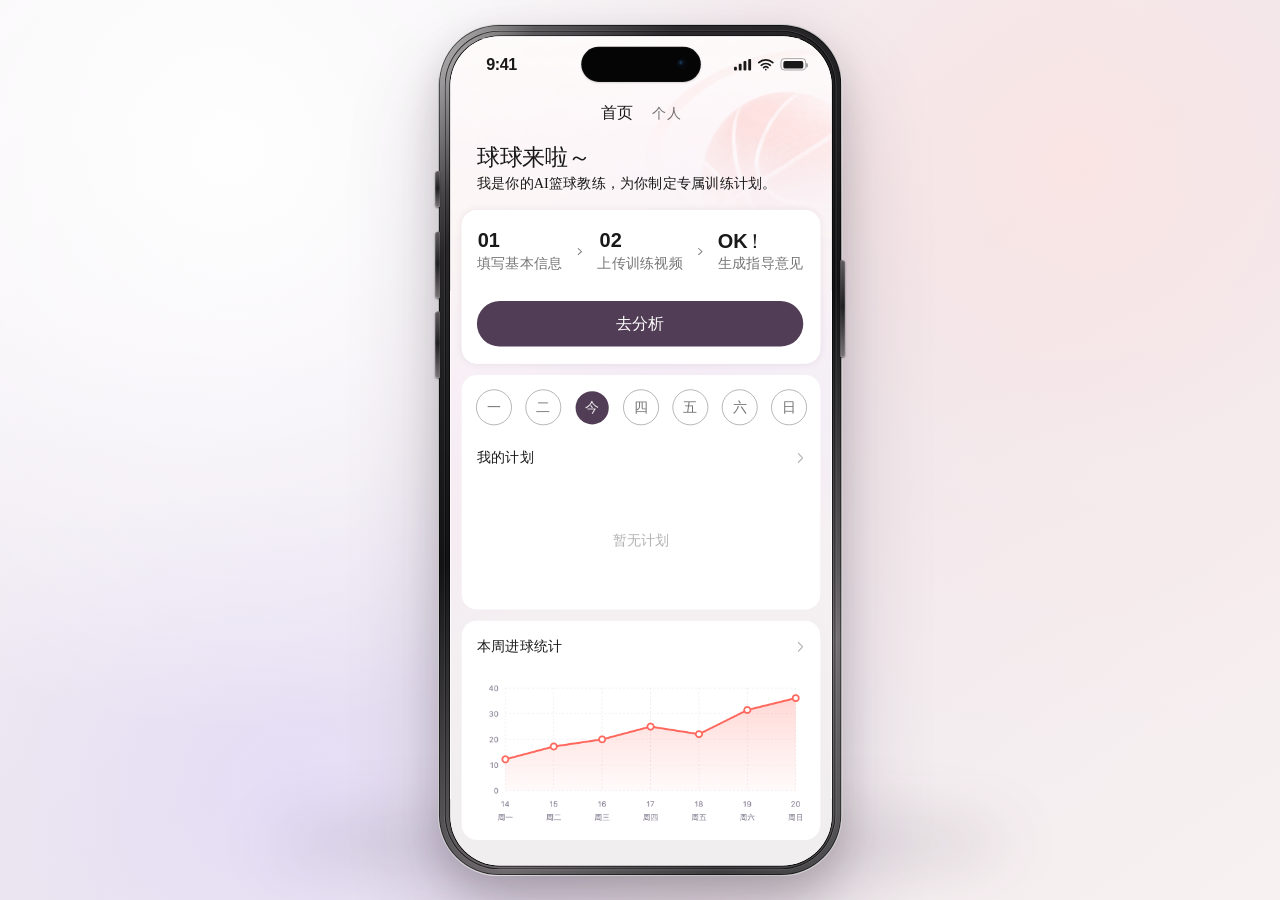
==== index.html @ 56ffbe8f "feat: publish interactive basketball analysis prototype" ====
<!doctype html>
<html lang="zh-CN">
  <head>
    <meta charset="utf-8" />
    <meta name="viewport" content="width=device-width,initial-scale=1,viewport-fit=cover" />
    <meta name="description" content="球球 AI 篮球教练：从训练信息采集、投篮分析到 AI 问答与训练计划的完整交互原型。" />
    <meta name="theme-color" content="#f1edf2" />
    <meta property="og:title" content="球球 AI 篮球教练" />
    <meta property="og:description" content="一款可交互的 AI 投篮分析与训练计划原型。" />
    <meta property="og:image" content="media/cover.png" />
    <link rel="icon" href="favicon.svg" type="image/svg+xml" />
    <title>球球 AI 篮球教练 · 完整流程</title>
    <style>
      :root {
        color-scheme: light;
        font-family: -apple-system, BlinkMacSystemFont, "PingFang SC", "Segoe UI", sans-serif;
        background: #f1edf2;
      }
      * { box-sizing: border-box; }
      html, body {
        width: 100%;
        height: 100%;
        margin: 0;
        overflow: hidden;
      }
      body { background: #f1edf2; }
      .desktop-canvas {
        position: relative;
        display: grid;
        place-items: center;
        width: 100vw;
        height: 100vh;
        height: 100dvh;
        padding: 24px 32px;
        overflow: hidden;
        isolation: isolate;
        background:
          radial-gradient(circle at 18% 17%, rgba(255,255,255,.96) 0, rgba(255,255,255,.58) 20%, transparent 45%),
          radial-gradient(circle at 84% 18%, rgba(255,226,222,.68) 0, rgba(255,226,222,.22) 23%, transparent 48%),
          radial-gradient(circle at 23% 88%, rgba(225,217,248,.74) 0, rgba(225,217,248,.18) 27%, transparent 51%),
          linear-gradient(145deg, #f7f4f7 0%, #eee8ee 52%, #f8f1f1 100%);
      }
      .desktop-canvas::before {
        content: "";
        position: absolute;
        left: 50%;
        bottom: 2.5%;
        width: min(58vw, 760px);
        height: 70px;
        border-radius: 50%;
        background: rgba(59,42,62,.13);
        filter: blur(30px);
        transform: translateX(-50%);
        pointer-events: none;
      }
      .device-sizer {
        position: relative;
        z-index: 1;
        width: 426px;
        height: 898px;
        flex: none;
      }
      .iphone-device {
        position: absolute;
        top: 0;
        left: 0;
        width: 426px;
        height: 898px;
        transform-origin: top left;
        border: 1px solid rgba(255,255,255,.72);
        border-radius: 64px;
        background:
          linear-gradient(112deg, rgba(255,255,255,.48), transparent 13% 83%, rgba(255,255,255,.2)),
          linear-gradient(145deg, #817e80 0%, #2c2a2d 15%, #131315 48%, #6e6a6d 79%, #222124 100%);
        box-shadow:
          0 52px 100px rgba(59,42,62,.20),
          0 18px 38px rgba(37,26,39,.18),
          inset 0 0 0 1px rgba(0,0,0,.55);
      }
      .iphone-device::before {
        content: "";
        position: absolute;
        inset: 5px;
        z-index: 3;
        border: 1px solid rgba(255,255,255,.13);
        border-radius: 59px;
        box-shadow: inset 0 0 0 1px rgba(0,0,0,.72);
        pointer-events: none;
      }
      .side-button {
        position: absolute;
        z-index: 1;
        width: 5px;
        background: linear-gradient(180deg, #5d595c, #1f1e20 48%, #777275);
        box-shadow: inset 0 0 0 1px rgba(255,255,255,.12), 0 1px 2px rgba(0,0,0,.45);
      }
      .side-button.action {
        left: -4px;
        top: 154px;
        height: 38px;
        border-radius: 3px 0 0 3px;
      }
      .side-button.volume-up {
        left: -4px;
        top: 218px;
        height: 70px;
        border-radius: 3px 0 0 3px;
      }
      .side-button.volume-down {
        left: -4px;
        top: 302px;
        height: 70px;
        border-radius: 3px 0 0 3px;
      }
      .side-button.power {
        right: -4px;
        top: 248px;
        height: 102px;
        border-radius: 0 3px 3px 0;
      }
      .iphone-screen {
        position: absolute;
        left: 12px;
        top: 12px;
        z-index: 2;
        width: 402px;
        height: 874px;
        overflow: hidden;
        border-radius: 52px;
        background: #fbf8fa;
        box-shadow: 0 0 0 1px rgba(0,0,0,.92);
      }
      #app {
        position: absolute;
        top: 0;
        left: -16px;
        width: 434px;
        height: 874px;
        overflow: hidden;
      }
      .flow-viewport {
        width: 100%;
        height: 100%;
        overflow: hidden;
      }
      .flow-viewport {
        position: relative;
        isolation: isolate;
      }
      .dynamic-island {
        position: absolute;
        top: 11px;
        left: 50%;
        z-index: 20;
        width: 126px;
        height: 37px;
        border-radius: 22px;
        background: #050506;
        box-shadow:
          inset 0 0 0 1px rgba(255,255,255,.035),
          0 1px 2px rgba(0,0,0,.18);
        transform: translateX(-50%);
        pointer-events: none;
      }
      .device-status-bar {
        position: absolute;
        top: 11px;
        left: 0;
        z-index: 19;
        display: flex;
        align-items: center;
        justify-content: space-between;
        width: 402px;
        height: 37px;
        padding: 0 27px;
        color: rgba(0,0,0,.9);
        pointer-events: none;
      }
      .device-time {
        width: 54px;
        height: 21px;
        font-family: "SF Pro Text", -apple-system, BlinkMacSystemFont, sans-serif;
        font-size: 17px;
        font-weight: 600;
        line-height: 22px;
        letter-spacing: -.41px;
        text-align: center;
        white-space: nowrap;
      }
      .device-status-icons {
        display: flex;
        align-items: center;
        gap: 7px;
        height: 13px;
      }
      .device-signal {
        display: flex;
        align-items: flex-end;
        justify-content: space-between;
        width: 18px;
        height: 12px;
      }
      .device-signal i {
        display: block;
        width: 3px;
        border-radius: 1px;
        background: rgba(0,0,0,.9);
      }
      .device-signal i:nth-child(1) { height: 4px; }
      .device-signal i:nth-child(2) { height: 7px; }
      .device-signal i:nth-child(3) { height: 10px; }
      .device-signal i:nth-child(4) { height: 12px; }
      .device-wifi {
        width: 17px;
        height: 12px;
        overflow: visible;
      }
      .device-battery {
        position: relative;
        width: 27px;
        height: 13px;
        border: 1px solid rgba(0,0,0,.35);
        border-radius: 4px;
      }
      .device-battery::before {
        content: "";
        position: absolute;
        inset: 1.5px 2px;
        border-radius: 2px;
        background: rgba(0,0,0,.9);
      }
      .device-battery::after {
        content: "";
        position: absolute;
        top: 4px;
        right: -3px;
        width: 2px;
        height: 5px;
        border-radius: 0 2px 2px 0;
        background: rgba(0,0,0,.35);
      }
      .dynamic-island::after {
        content: "";
        position: absolute;
        top: 14px;
        right: 16px;
        width: 8px;
        height: 8px;
        border-radius: 50%;
        background: radial-gradient(circle at 36% 32%, #24486d 0 12%, #102238 25%, #05070a 58%, #000 100%);
        box-shadow: 0 0 2px rgba(54,105,153,.6);
        opacity: .72;
      }
      .flow-frame {
        position: absolute;
        inset: 0;
        z-index: 1;
        width: 100%;
        height: 100%;
        border: 0;
        background: #fbf8fa;
        opacity: 1;
        transform: translate3d(0,0,0) scale(1);
        transform-origin: 50% 50%;
        transition:
          opacity 300ms ease-out,
          transform 420ms cubic-bezier(.2,0,0,1);
      }
      .flow-frame.is-entering {
        z-index: 2;
        opacity: 0;
        transform: translate3d(0,18px,0) scale(.995);
        pointer-events: none;
      }
      .flow-frame.is-active {
        z-index: 2;
        opacity: 1;
        transform: translate3d(0,0,0) scale(1);
      }
      .flow-frame.is-leaving {
        z-index: 1;
        opacity: 0;
        transform: translate3d(0,-10px,0) scale(.995);
        pointer-events: none;
        transition-timing-function: cubic-bezier(.3,0,1,1);
        transition-duration: 240ms;
      }
      .sr-only {
        position: fixed;
        width: 1px;
        height: 1px;
        padding: 0;
        margin: -1px;
        overflow: hidden;
        clip: rect(0,0,0,0);
        white-space: nowrap;
        border: 0;
      }
      @media (prefers-reduced-motion: reduce) {
        .flow-frame { transition: none; }
      }
    </style>
  </head>
  <body>
    <div class="desktop-canvas">
      <div class="device-sizer" id="deviceSizer">
        <div class="iphone-device" id="iphoneDevice" aria-label="iPhone 16 Pro 演示样机">
          <i class="side-button action" aria-hidden="true"></i>
          <i class="side-button volume-up" aria-hidden="true"></i>
          <i class="side-button volume-down" aria-hidden="true"></i>
          <i class="side-button power" aria-hidden="true"></i>
          <div class="iphone-screen">
            <main id="app" aria-label="球球 AI 篮球教练完整体验">
              <div class="flow-viewport" id="flowViewport"></div>
              <p class="sr-only" id="flowStatus" aria-live="polite"></p>
            </main>
            <div class="device-status-bar" aria-hidden="true">
              <span class="device-time">9:41</span>
              <span class="device-status-icons">
                <span class="device-signal"><i></i><i></i><i></i><i></i></span>
                <svg class="device-wifi" viewBox="0 0 17 12" aria-hidden="true">
                  <path d="M1.1 3.8C5.2-.1 11.8-.1 15.9 3.8M3.7 6.5a7.1 7.1 0 0 1 9.6 0M6.2 9a3.5 3.5 0 0 1 4.6 0M8.5 11h.01" fill="none" stroke="rgba(0,0,0,.9)" stroke-width="1.8" stroke-linecap="round"/>
                </svg>
                <span class="device-battery"></span>
              </span>
            </div>
            <div class="dynamic-island" aria-hidden="true"></div>
          </div>
        </div>
      </div>
    </div>
    <script>
      (() => {
        const DEVICE_W = 426;
        const DEVICE_H = 898;
        const device = document.getElementById('iphoneDevice');
        const deviceSizer = document.getElementById('deviceSizer');
        function fitDevice() {
          const availableWidth = Math.max(280, window.innerWidth - 64);
          const availableHeight = Math.max(480, window.innerHeight - 48);
          const scale = Math.min(1.08, availableWidth / DEVICE_W, availableHeight / DEVICE_H);
          device.style.transform = `scale(${scale})`;
          deviceSizer.style.width = `${DEVICE_W * scale}px`;
          deviceSizer.style.height = `${DEVICE_H * scale}px`;
        }
        addEventListener('resize', fitDevice);
        fitDevice();

        const routes = {
          home: {src:'pages/home.html', title:'首页'},
          intro: {src:'pages/collect-intro.html', title:'开始信息采集'},
          hand: {src:'pages/collect-hand.html', title:'选择惯用手'},
          court: {src:'pages/collect-court.html', title:'选择训练场地'},
          spot: {src:'pages/collect-spot.html', title:'选择投篮点位'},
          summary: {src:'pages/collect-summary.html', title:'确认训练信息'},
          loading: {src:'pages/loading.html', title:'视频解析中'},
          analysis: {src:'pages/analysis.html', title:'投篮分析'}
        };
        const viewport = document.getElementById('flowViewport');
        const status = document.getElementById('flowStatus');
        const reduced = matchMedia('(prefers-reduced-motion: reduce)').matches;
        let activeFrame = null;
        let currentRoute = null;
        let transitioning = false;
        let queuedRoute = null;
        let routeStack = [];
        const initialFlowState = {
          hand:'左手',
          venue:'NBA 标准场',
          spot:null,
          distance:null
        };
        const flowState = {...initialFlowState,plans:[]};

        function resetState() {
          const plans = Array.isArray(flowState.plans)
            ? flowState.plans.map(plan=>({...plan}))
            : [];
          Object.assign(flowState, initialFlowState, {plans});
        }

        function makeFrame(name) {
          const route = routes[name];
          const frame = document.createElement('iframe');
          frame.className = 'flow-frame is-entering';
          frame.title = route.title;
          frame.setAttribute('allow','autoplay');
          frame.src = route.src;
          return frame;
        }

        function finishTransition(nextFrame, name, previousFrame) {
          if (previousFrame) previousFrame.remove();
          nextFrame.classList.remove('is-entering');
          nextFrame.classList.add('is-active');
          activeFrame = nextFrame;
          currentRoute = name;
          transitioning = false;
          status.textContent = '已进入' + routes[name].title;
          if (queuedRoute && queuedRoute !== currentRoute) {
            const queued = queuedRoute;
            queuedRoute = null;
            navigate(queued);
          } else {
            queuedRoute = null;
          }
        }

        function navigate(name, options = {}) {
          if (!routes[name] || name === currentRoute) return;
          if (transitioning) {
            queuedRoute = name;
            return;
          }
          transitioning = true;
          if (currentRoute && !options.fromBack) routeStack.push(currentRoute);
          const previousFrame = activeFrame;
          const nextFrame = makeFrame(name);
          nextFrame.addEventListener('load', () => {
            nextFrame.contentWindow.postMessage({
              namespace:'qiuchiu-flow',
              type:'hydrate',
              state:{...flowState}
            },'*');
            if (!previousFrame || reduced) {
              finishTransition(nextFrame,name,previousFrame);
              return;
            }
            requestAnimationFrame(() => requestAnimationFrame(() => {
              previousFrame.classList.remove('is-active');
              previousFrame.classList.add('is-leaving');
              nextFrame.classList.remove('is-entering');
              nextFrame.classList.add('is-active');
              setTimeout(() => finishTransition(nextFrame,name,previousFrame),430);
            }));
          }, {once:true});
          // Register the load listener before insertion so local file:// pages
          // cannot finish loading before the transition handshake is attached.
          viewport.append(nextFrame);
        }

        function back() {
          const previous = routeStack.pop();
          if (previous) navigate(previous,{fromBack:true});
        }

        addEventListener('message', event => {
          if (!activeFrame || event.source !== activeFrame.contentWindow) return;
          const message = event.data;
          if (!message || message.namespace !== 'qiuchiu-flow') return;
          if (message.type === 'state' && message.state) {
            Object.assign(flowState,message.state);
          }
          if (message.type === 'navigate') navigate(message.target);
          if (message.type === 'back') back();
          if (message.type === 'restart') {
            routeStack = [];
            resetState();
            navigate('home',{fromBack:true});
          }
        });

        window.__qiuchiuFlow = {
          go:navigate,
          back,
          restart:() => {
            routeStack = [];
            resetState();
            navigate('home',{fromBack:true});
          },
          state:flowState,
          get current() { return currentRoute; }
        };
        navigate('home',{fromBack:true});
      })();
    </script>
  </body>
</html>
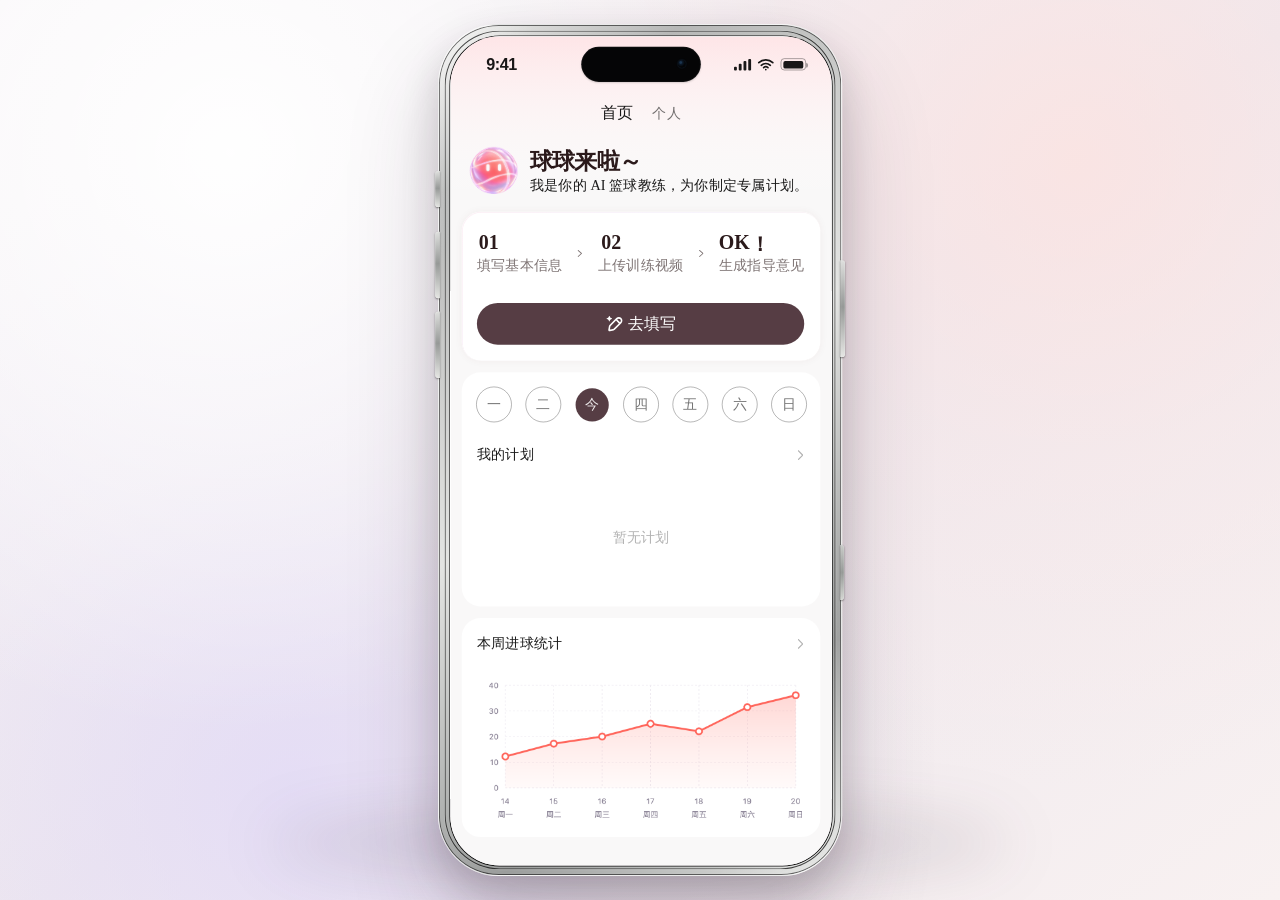
==== commit 1bcaef11: "Present demo in silver iPhone 17 Pro mockup and route home links to shell" ====
--- a/index.html
+++ b/index.html
@@ -71,7 +71,7 @@
         border-radius: 64px;
         background:
           linear-gradient(112deg, rgba(255,255,255,.48), transparent 13% 83%, rgba(255,255,255,.2)),
-          linear-gradient(145deg, #817e80 0%, #2c2a2d 15%, #131315 48%, #6e6a6d 79%, #222124 100%);
+          linear-gradient(145deg, #f0f0ee 0%, #b7b8b7 15%, #e3e4e2 48%, #9b9d9c 79%, #e8e9e7 100%);
         box-shadow:
           0 52px 100px rgba(59,42,62,.20),
           0 18px 38px rgba(37,26,39,.18),
@@ -91,7 +91,7 @@
         position: absolute;
         z-index: 1;
         width: 5px;
-        background: linear-gradient(180deg, #5d595c, #1f1e20 48%, #777275);
+        background: linear-gradient(180deg, #dedfdd, #969997 48%, #e5e6e3);
         box-shadow: inset 0 0 0 1px rgba(255,255,255,.12), 0 1px 2px rgba(0,0,0,.45);
       }
       .side-button.action {
@@ -129,6 +129,14 @@
         border-radius: 52px;
         background: #fbf8fa;
         box-shadow: 0 0 0 1px rgba(0,0,0,.92);
+      }
+      .side-button.camera-control {
+        right:-3px;
+        top:548px;
+        width:4px;
+        height:58px;
+        border-radius:0 3px 3px 0;
+        background:linear-gradient(180deg,#c8cac7,#969a97,#d4d6d2);
       }
       #app {
         position: absolute;
@@ -304,11 +312,12 @@
   <body>
     <div class="desktop-canvas">
       <div class="device-sizer" id="deviceSizer">
-        <div class="iphone-device" id="iphoneDevice" aria-label="iPhone 16 Pro 演示样机">
+        <div class="iphone-device" id="iphoneDevice" aria-label="iPhone 17 Pro 银色演示样机">
           <i class="side-button action" aria-hidden="true"></i>
           <i class="side-button volume-up" aria-hidden="true"></i>
           <i class="side-button volume-down" aria-hidden="true"></i>
           <i class="side-button power" aria-hidden="true"></i>
+          <i class="side-button camera-control" aria-hidden="true"></i>
           <div class="iphone-screen">
             <main id="app" aria-label="球球 AI 篮球教练完整体验">
               <div class="flow-viewport" id="flowViewport"></div>
@@ -336,14 +345,17 @@
         const device = document.getElementById('iphoneDevice');
         const deviceSizer = document.getElementById('deviceSizer');
         function fitDevice() {
-          const availableWidth = Math.max(280, window.innerWidth - 64);
-          const availableHeight = Math.max(480, window.innerHeight - 48);
+          const viewportWidth = window.visualViewport?.width ?? window.innerWidth;
+          const viewportHeight = window.visualViewport?.height ?? window.innerHeight;
+          const availableWidth = Math.max(1, viewportWidth - 64);
+          const availableHeight = Math.max(1, viewportHeight - 48);
           const scale = Math.min(1.08, availableWidth / DEVICE_W, availableHeight / DEVICE_H);
           device.style.transform = `scale(${scale})`;
           deviceSizer.style.width = `${DEVICE_W * scale}px`;
           deviceSizer.style.height = `${DEVICE_H * scale}px`;
         }
         addEventListener('resize', fitDevice);
+        window.visualViewport?.addEventListener('resize', fitDevice);
         fitDevice();
 
         const routes = {
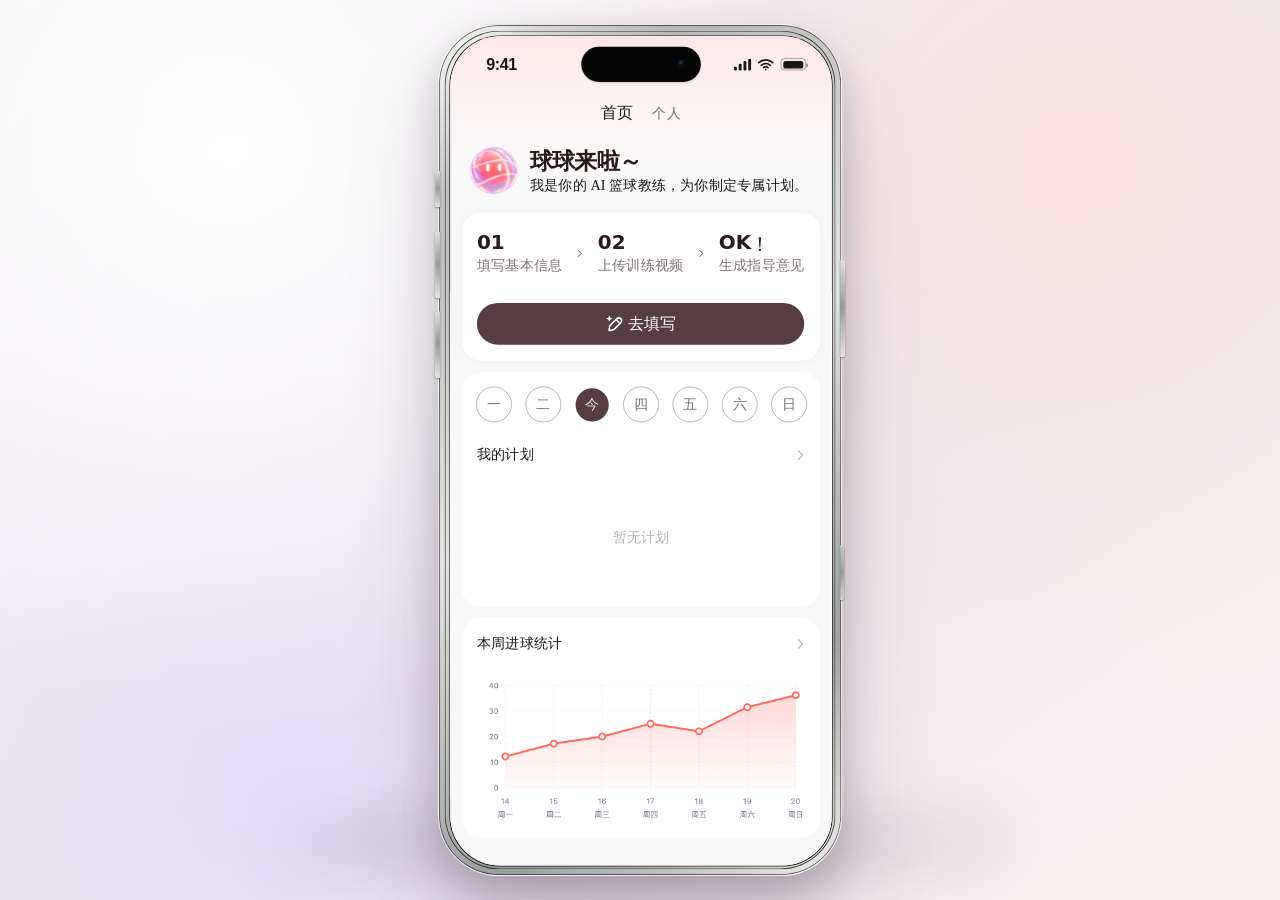
==== commit 4b86d12d: "Refresh demo links and screenshots; document production AI video architecture" ====
--- a/index.html
+++ b/index.html
@@ -7,7 +7,8 @@
     <meta name="theme-color" content="#f1edf2" />
     <meta property="og:title" content="球球 AI 篮球教练" />
     <meta property="og:description" content="一款可交互的 AI 投篮分析与训练计划原型。" />
-    <meta property="og:image" content="media/cover.png" />
+    <meta property="og:image" content="https://22yuran.github.io/qiuchiu-ai-basketball-coach/media/preview-home-20260922.png" />
+    <meta property="og:image:alt" content="球球最新首页 · iPhone 17 Pro 银色样机" />
     <link rel="icon" href="favicon.svg" type="image/svg+xml" />
     <title>球球 AI 篮球教练 · 完整流程</title>
     <style>
